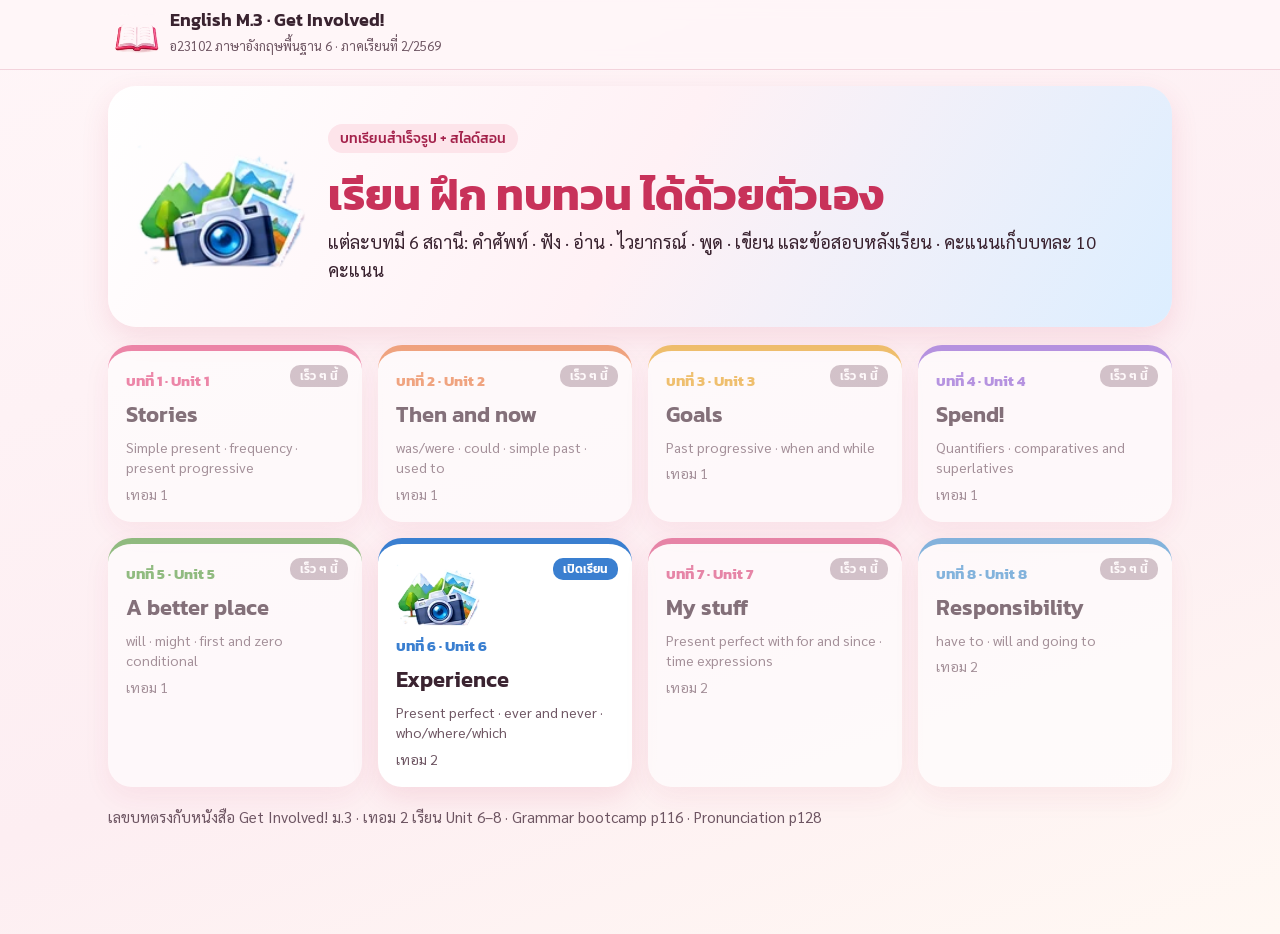
==== m3/index.html @ 6998511d "Unit 6: PPT-aligned vocabulary sets, new vocab steps, fuller grammar guide, course home 40 words in " ====
<!DOCTYPE html>
<html lang="th">
<head>
<meta charset="utf-8">
<meta name="viewport" content="width=device-width,initial-scale=1">
<title>บทเรียนภาษาอังกฤษ ม.3 · Get Involved!</title>
<link rel="preconnect" href="https://fonts.googleapis.com">
<link href="https://fonts.googleapis.com/css2?family=Kanit:wght@400;500;600;700&family=Sarabun:wght@400;600;700&display=swap" rel="stylesheet">
<link rel="stylesheet" href="unit6/app.css">
<style>
.units{display:grid;grid-template-columns:repeat(auto-fill,minmax(250px,1fr));gap:16px;margin-top:16px}
.u{position:relative;background:#fff;border-radius:24px;padding:18px;box-shadow:var(--shadow);border-top:6px solid var(--c);text-decoration:none;color:var(--ink);display:flex;flex-direction:column;gap:6px}
.u .no{font:700 15px Kanit;color:var(--c)}
.u b{font:600 22px Kanit}
.u small{color:var(--muted);font-size:14px;line-height:1.45}
.u .tag{position:absolute;top:14px;right:14px;font:600 12px Kanit;border-radius:10px;padding:2px 10px;background:var(--c);color:#fff}
.u.off{opacity:.62}
.u.off .tag{background:#b9a6b0}
.u img{width:84px;height:66px;object-fit:contain}
</style>
</head>
<body>
<header class="top"><div class="in"><span class="logo"><img src="assets/icons/openbook.png" alt=""><span><b>English M.3 · Get Involved!</b><small>อ23102 ภาษาอังกฤษพื้นฐาน 6 · ภาคเรียนที่ 2/2569</small></span></span></div></header>
<main class="wrap">
  <div class="hero"><img src="assets/icons/u6.png" alt=""><div>
    <p class="pill">บทเรียนสำเร็จรูป + สไลด์สอน</p><h1>เรียน ฝึก ทบทวน ได้ด้วยตัวเอง</h1>
    <p class="q">แต่ละบทมี 6 สถานี: คำศัพท์ · ฟัง · อ่าน · ไวยากรณ์ · พูด · เขียน และข้อสอบหลังเรียน · คะแนนเก็บบทละ 10 คะแนน</p></div></div>
  <div class="units" id="units"></div>
  <p class="muted" style="margin-top:18px;font-size:15px">เลขบทตรงกับหนังสือ Get Involved! ม.3 · เทอม 2 เรียน Unit 6–8 · Grammar bootcamp p116 · Pronunciation p128</p>
</main>
<script>
const UNITS = [
  [1, "Stories", "Simple present · frequency · present progressive", "#e2457a", 1],
  [2, "Then and now", "was/were · could · simple past · used to", "#e8763a", 1],
  [3, "Goals", "Past progressive · when and while", "#e7a21d", 1],
  [4, "Spend!", "Quantifiers · comparatives and superlatives", "#8b5cd6", 1],
  [5, "A better place", "will · might · first and zero conditional", "#4f9b3a", 1],
  [6, "Experience", "Present perfect · ever and never · who/where/which", "#3a7fd0", 2, "unit6/"],
  [7, "My stuff", "Present perfect with for and since · time expressions", "#d9467a", 2],
  [8, "Responsibility", "have to · will and going to", "#3a8fd0", 2]
];
document.getElementById("units").innerHTML = UNITS.map(([n, t, g, c, term, href]) => href
  ? `<a class="u" href="${href}" style="--c:${c}"><span class="tag">เปิดเรียน</span><img src="assets/icons/u6.png" alt=""><span class="no">บทที่ ${n} · Unit ${n}</span><b>${t}</b><small>${g}</small><small>เทอม ${term}</small></a>`
  : `<div class="u off" style="--c:${c}"><span class="tag">เร็ว ๆ นี้</span><span class="no">บทที่ ${n} · Unit ${n}</span><b>${t}</b><small>${g}</small><small>เทอม ${term}</small></div>`).join("");
</script>
</body>
</html>
---- m3/unit6/app.css ----
:root{
  --rose:#c8325a;--rose-d:#a3214a;--rose-l:#fde4ea;--blush:#fff3f6;--ink:#3a2330;--muted:#6e5663;
  --line:#f3d3dc;--ok:#2e8b57;--ok-l:#e3f6ea;--bad:#c0392b;--bad-l:#fde8e6;--warn-l:#fff6dc;
  --shadow:0 10px 28px rgba(200,50,90,.12);
  --c-vocab:#e2457a;--c-listening:#e8763a;--c-reading:#3a7fd0;--c-grammar:#8b5cd6;--c-speaking:#2e9d8f;--c-writing:#c98a12;--c-posttest:#a3214a;
}
*{box-sizing:border-box}
html,body{margin:0}
body{font:18px/1.6 Sarabun,system-ui,sans-serif;color:var(--ink);background:linear-gradient(160deg,#fff6f8 0%,#fdeef2 60%,#fff8f3 100%);min-height:100vh}
h1,h2,h3,h4{font-family:Kanit,Sarabun,sans-serif;margin:0;line-height:1.25}
button{font:inherit;cursor:pointer}
input,textarea{font:inherit}
img{max-width:100%}
.wrap{max-width:1100px;margin:0 auto;padding:16px 18px 90px}
.top{position:sticky;top:0;z-index:20;background:rgba(255,246,248,.92);backdrop-filter:blur(8px);border-bottom:1px solid var(--line)}
.top .in{max-width:1100px;margin:0 auto;display:flex;align-items:center;gap:12px;padding:10px 18px}
.top .logo{display:flex;align-items:center;gap:10px;text-decoration:none;color:var(--ink)}
.top .logo img{width:52px;height:40px;object-fit:contain}
.top .logo b{font:600 18px Kanit;display:block;line-height:1.1}
.top .logo small{color:var(--muted);font-size:13px}
.top .sp{flex:1}
.who{font-size:14px;color:var(--muted);text-align:right;line-height:1.3}
.pill{display:inline-flex;align-items:center;gap:6px;border-radius:999px;padding:4px 12px;font:500 14px Kanit;background:var(--rose-l);color:var(--rose-d)}
.btn{border:0;border-radius:16px;padding:12px 20px;background:#fff;box-shadow:var(--shadow);font:500 17px Kanit;color:var(--rose-d);display:inline-flex;align-items:center;gap:8px;text-decoration:none;min-height:48px}
.btn.p{background:linear-gradient(135deg,#e04a72,#c8325a);color:#fff}
.btn.g{background:var(--ok);color:#fff}
.btn.s{padding:8px 14px;min-height:40px;font-size:15px}
.btn[disabled]{opacity:.45;cursor:default}
.row{display:flex;gap:12px;flex-wrap:wrap;align-items:center}
.card{background:#fff;border-radius:24px;padding:22px;box-shadow:var(--shadow);border:1px solid #fbe3ea}
.muted{color:var(--muted)}
.hide{display:none!important}
.view{display:none}.view.on{display:block;animation:fade .25s ease}
@keyframes fade{from{opacity:0;transform:translateY(6px)}to{opacity:1}}
/* hero + map */
.hero{display:flex;align-items:center;gap:22px;border-radius:28px;padding:24px 28px;background:linear-gradient(120deg,#fff 0%,#fff1f5 50%,#dceeff 100%);box-shadow:var(--shadow);margin-bottom:18px}
.hero img{width:170px;height:auto;flex:none}
.hero h1{font-size:clamp(28px,4vw,44px);color:var(--rose)}
.hero .q{margin-top:6px;font-size:18px}
.wdyt{display:inline-block;background:#7a3b86;color:#fff;border-radius:8px;padding:0 8px;font:600 13px Kanit;margin-right:6px}
.score-strip{display:flex;gap:14px;align-items:center;flex-wrap:wrap;margin:14px 0 4px}
.big-score{font:700 40px Kanit;color:var(--rose)}
.stations{display:grid;grid-template-columns:repeat(auto-fill,minmax(230px,1fr));gap:16px;margin-top:14px}
.st{position:relative;text-align:left;border:0;background:#fff;border-radius:24px;padding:18px;box-shadow:var(--shadow);border-top:6px solid var(--c);display:flex;flex-direction:column;gap:6px;color:var(--ink)}
.st .n{position:absolute;top:12px;right:14px;font:700 15px Kanit;color:var(--c)}
.st img{width:70px;height:56px;object-fit:contain}
.st b{font:600 20px Kanit}
.st small{color:var(--muted);font-size:14px;line-height:1.4}
.st .stat{margin-top:6px;font:500 14px Kanit;color:var(--c)}
.st .bar{height:8px;border-radius:6px;background:#f4e3e8;overflow:hidden}.st .bar i{display:block;height:100%;background:var(--c)}
.st.done::after{content:"✓";position:absolute;right:14px;bottom:12px;width:30px;height:30px;border-radius:50%;background:var(--ok);color:#fff;display:grid;place-items:center;font-weight:700}
/* section header + steps */
.sh{display:flex;align-items:center;gap:14px;margin:6px 0 14px}
.sh img{width:76px;height:60px;object-fit:contain}
.sh h2{font-size:30px}
.sh .k{font:500 15px Kanit;color:var(--c,var(--rose))}
.steps{display:flex;gap:8px;overflow-x:auto;padding:4px 2px 10px;margin-bottom:8px}
.steps button{flex:none;border:2px solid var(--line);background:#fff;border-radius:999px;padding:8px 14px;font:500 15px Kanit;color:var(--muted);white-space:nowrap}
.steps button.on{background:var(--c,var(--rose));border-color:var(--c,var(--rose));color:#fff}
.steps button.ok::before{content:"✓ ";color:var(--ok)}
.steps button.on.ok::before{color:#fff}
.tip{background:var(--warn-l);border:1px solid #f1dc9a;border-radius:18px;padding:12px 16px;margin:10px 0 16px}
/* flashcard */
.fc{display:grid;grid-template-columns:minmax(200px,1fr) 1.4fr;gap:22px;align-items:center}
.fc .pic{font-size:120px;line-height:1;text-align:center;background:var(--blush);border-radius:28px;padding:26px 0}
.fc .w{font:700 40px Kanit;color:var(--ink)}
.fc .th{font-size:24px;color:var(--rose-d)}
.fc .ex{font-size:20px;margin-top:6px}
.counter{font:600 16px Kanit;color:var(--muted)}
.mic{position:relative}
.mic.rec{background:var(--bad);color:#fff;animation:pulse 1s infinite}
@keyframes pulse{50%{box-shadow:0 0 0 10px rgba(192,57,43,.15)}}
.heard{margin-top:10px;padding:10px 14px;border-radius:14px;background:#f7f2f4;font-size:17px}
.heard.ok{background:var(--ok-l)}.heard.bad{background:var(--bad-l)}
/* questions */
.qcard{max-width:820px}
.qn{font:600 15px Kanit;color:var(--muted)}
.qt{font-size:24px;line-height:1.45;margin:6px 0 14px}
.qpic{font-size:90px;line-height:1;margin:6px 0 10px}
.opts{display:grid;gap:10px}
.opts.two{grid-template-columns:1fr 1fr}
.opt{border:2px solid var(--line);background:#fff;border-radius:18px;padding:14px 18px;text-align:left;font-size:20px;color:var(--ink);min-height:58px}
.opt:hover:not([disabled]){border-color:var(--rose)}
.opt.right{border-color:var(--ok);background:var(--ok-l)}
.opt.wrong{border-color:var(--bad);background:var(--bad-l)}
.opt[disabled]{cursor:default}
.fb{margin-top:12px;border-radius:16px;padding:12px 16px;font-size:18px}
.fb.ok{background:var(--ok-l)}.fb.bad{background:var(--bad-l)}
.inp{width:100%;border:2px solid var(--line);border-radius:16px;padding:12px 16px;font-size:20px;background:#fff}
.inp:focus{outline:none;border-color:var(--rose)}
textarea.inp{min-height:180px;line-height:1.6}
.qnav{display:flex;justify-content:space-between;align-items:center;margin-top:16px;gap:10px}
.dots{display:flex;gap:6px;flex-wrap:wrap}
.dots i{width:12px;height:12px;border-radius:50%;background:#f1dbe2}
.dots i.r{background:var(--ok)}.dots i.w{background:var(--bad)}.dots i.c{outline:3px solid var(--rose);outline-offset:1px}
.result{text-align:center;padding:28px}
.result .big{font:700 64px Kanit;color:var(--rose)}
/* dialogue */
.dlg{display:flex;flex-direction:column;gap:10px}
.line{display:flex;gap:10px;align-items:flex-start}
.line .sp{flex:none;width:56px;height:56px;border-radius:50%;display:grid;place-items:center;font:600 15px Kanit;color:#fff;background:var(--rose)}
.line.b .sp{background:#3a7fd0}
.line .tx{background:#fff;border:1px solid var(--line);border-radius:18px;padding:10px 14px;font-size:19px;flex:1}
.line.now .tx{border-color:var(--rose);box-shadow:0 0 0 3px var(--rose-l)}
.line .tx.blur{color:transparent;text-shadow:0 0 9px rgba(58,35,48,.55);user-select:none}
.player{display:flex;gap:10px;flex-wrap:wrap;align-items:center;margin-bottom:12px}
/* reading */
.passage p{font-size:20px;line-height:1.8;margin:0 0 12px}
.passage .sn{cursor:pointer;border-radius:6px;padding:1px 2px}
.passage .sn:hover{background:var(--rose-l)}
.passage .sn.say{background:#ffe9a8}
/* grammar */
.ex-list{list-style:none;padding:0;margin:0 0 14px;display:grid;gap:8px}
.ex-list li{background:var(--blush);border-radius:14px;padding:10px 14px;font-size:21px}
.ex-list u{text-decoration:none;border-bottom:3px solid var(--rose);font-weight:700}
.rule{margin-top:12px;background:#efe8ff;border-left:6px solid #8b5cd6;border-radius:14px;padding:12px 16px;font-size:19px}
.words{display:flex;flex-wrap:wrap;gap:8px;margin:10px 0}
.wd{border:2px solid var(--line);background:#fff;border-radius:12px;padding:8px 14px;font-size:21px}
.wd.bad{border-color:var(--bad);background:var(--bad-l)}.wd.good{border-color:var(--ok);background:var(--ok-l)}
.slot{min-height:62px;border:2px dashed #e6b9c6;border-radius:16px;padding:6px;display:flex;flex-wrap:wrap;gap:8px;align-items:center;background:#fffafb}
.lv{display:inline-block;font:600 13px Kanit;border-radius:8px;padding:2px 10px;color:#fff;margin-right:6px}
.lv1{background:#4cb86a}.lv2{background:#e2a12a}.lv3{background:#e0703c}.lv4{background:#c8325a}
/* writing */
.postcard{display:grid;grid-template-columns:2fr 1fr;border-radius:20px;background:#fff;border:2px solid var(--line);overflow:hidden}
.postcard .msg{padding:22px;border-right:2px dashed var(--line);font-size:19px}
.postcard .msg p{margin:0 0 6px}
.postcard .addr{padding:22px;display:flex;flex-direction:column;align-items:flex-end;gap:14px}
.stamp{width:90px;height:108px;border-radius:10px;background:linear-gradient(135deg,#e04a72,#a3214a);color:#fff;display:grid;place-items:center;font-size:40px}
.check{list-style:none;padding:0;margin:10px 0;display:grid;gap:6px}
.check li::before{content:"○ ";color:var(--muted)}
.check li.y::before{content:"● ";color:var(--ok)}
/* post-test result */
.skills{display:grid;gap:10px}
.sk{display:grid;grid-template-columns:150px 1fr 70px;gap:10px;align-items:center}
.sk .b{height:16px;border-radius:8px;background:#f4e3e8;overflow:hidden}.sk .b i{display:block;height:100%}
.weak{counter-reset:w;display:grid;gap:10px;margin-top:10px}
.weak div{counter-increment:w;background:var(--bad-l);border-radius:16px;padding:12px 16px 12px 56px;position:relative}
.weak div::before{content:counter(w);position:absolute;left:14px;top:12px;width:30px;height:30px;border-radius:50%;background:var(--bad);color:#fff;display:grid;place-items:center;font:700 16px Kanit}
table.res{width:100%;border-collapse:collapse;background:#fff;border-radius:16px;overflow:hidden;font-size:15px}
table.res th,table.res td{padding:9px 10px;border-bottom:1px solid var(--line);text-align:left;vertical-align:top}
table.res th{background:var(--rose);color:#fff;font:500 14px Kanit;position:sticky;top:0}
.tbl-wrap{max-height:60vh;overflow:auto;border-radius:16px;box-shadow:var(--shadow)}
/* slides */
.sv-stage{position:relative;width:100%;aspect-ratio:16/9;overflow:hidden;background:#fff6f8;border-radius:18px;box-shadow:var(--shadow)}
.sv-frame{position:absolute;left:0;top:0;width:1920px;height:1080px;transform-origin:0 0}
.sv-frame section{position:relative;width:1920px;height:1080px;overflow:hidden}
.sv-frame section *{margin:0}
.sv-frame section>*:not(svg){position:relative}
.sv-frame section hr{border:0}
.sv-frame section table{border-spacing:0}
.sv-tap{position:absolute;top:0;bottom:0;width:22%;border:0;background:transparent;z-index:2}
.sv-tap.l{left:0}.sv-tap.r{right:0}
.sv-full:fullscreen{background:#000;display:flex;align-items:center;justify-content:center}
.sv-full:fullscreen .sv-stage{width:min(100vw,calc(100vh*16/9));border-radius:0}
.notes{margin-top:12px;background:var(--warn-l);border:1px solid #f1dc9a;border-radius:16px;padding:12px 16px}
.toast{position:fixed;left:50%;bottom:22px;transform:translateX(-50%);background:var(--ink);color:#fff;padding:12px 18px;border-radius:14px;font:500 16px Kanit;z-index:99;max-width:92vw;text-align:center}
.bottom-nav{position:fixed;left:0;right:0;bottom:0;background:#fff;border-top:1px solid var(--line);display:none;z-index:30}
.bottom-nav .in{display:flex;justify-content:space-between;max-width:1100px;margin:0 auto;padding:8px 14px;gap:10px}
@media (max-width:720px){
  body{font-size:17px}
  .wrap{padding:12px 12px 90px}
  .hero{flex-direction:column;align-items:flex-start;padding:18px}
  .hero img{width:120px}
  .fc{grid-template-columns:1fr}
  .fc .pic{font-size:96px;padding:18px 0}
  .fc .w{font-size:32px}
  .opts.two{grid-template-columns:1fr}
  .qt{font-size:21px}
  .opt{font-size:18px}
  .postcard{grid-template-columns:1fr}
  .postcard .msg{border-right:0;border-bottom:2px dashed var(--line)}
  .sk{grid-template-columns:110px 1fr 56px}
  .who{display:none}
}
@media print{.top,.bottom-nav,.btn{display:none!important}}
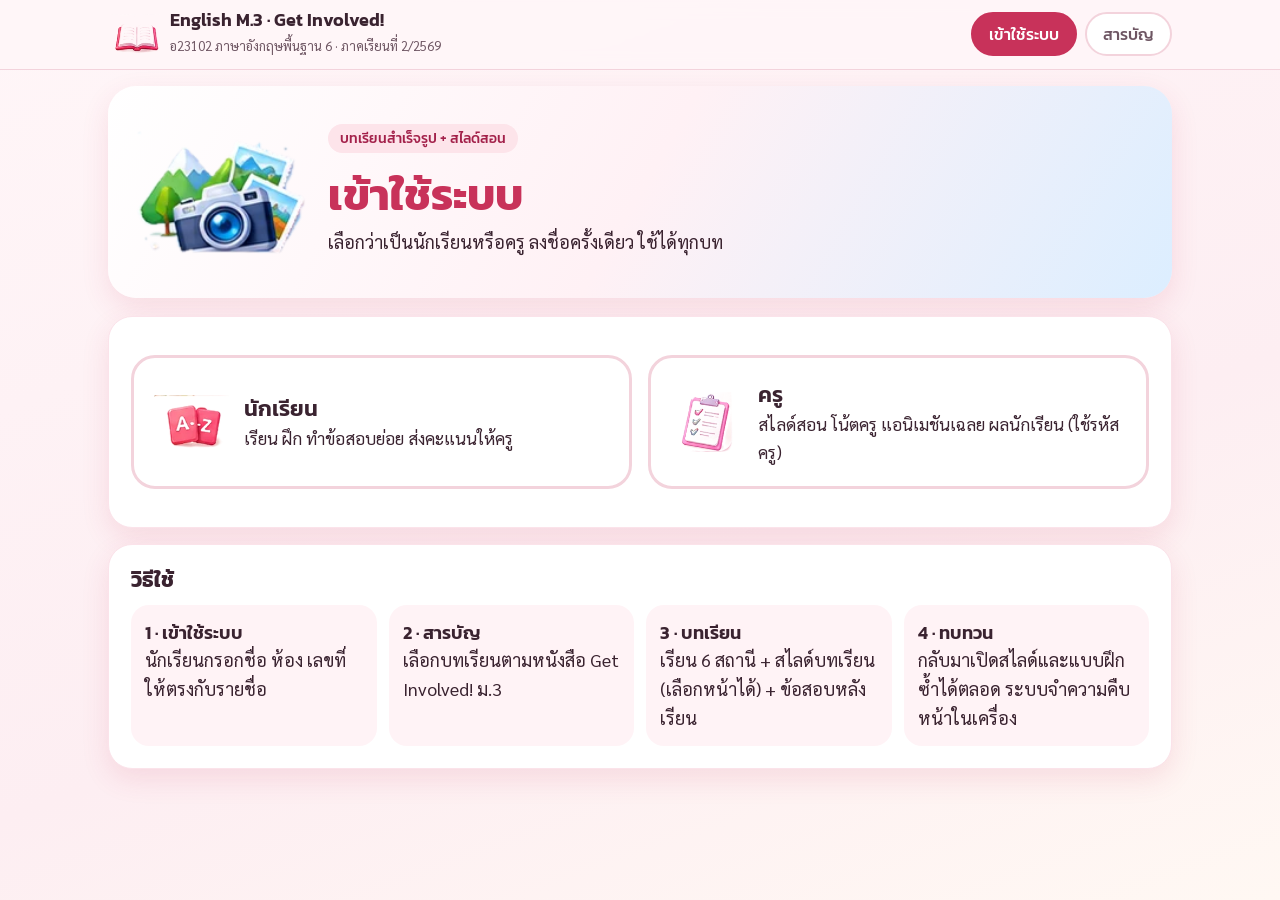
==== commit 3c442ac2: "Restructure M3 site: login, contents, lessons with slide picker; animated answer key; teacher code H" ====
--- a/m3/index.html
+++ b/m3/index.html
@@ -3,45 +3,122 @@
 <head>
 <meta charset="utf-8">
 <meta name="viewport" content="width=device-width,initial-scale=1">
-<title>บทเรียนภาษาอังกฤษ ม.3 · Get Involved!</title>
+<title>English M.3 · Get Involved!</title>
 <link rel="preconnect" href="https://fonts.googleapis.com">
 <link href="https://fonts.googleapis.com/css2?family=Kanit:wght@400;500;600;700&family=Sarabun:wght@400;600;700&display=swap" rel="stylesheet">
 <link rel="stylesheet" href="unit6/app.css">
 <style>
-.units{display:grid;grid-template-columns:repeat(auto-fill,minmax(250px,1fr));gap:16px;margin-top:16px}
-.u{position:relative;background:#fff;border-radius:24px;padding:18px;box-shadow:var(--shadow);border-top:6px solid var(--c);text-decoration:none;color:var(--ink);display:flex;flex-direction:column;gap:6px}
+.nav{display:flex;gap:8px}
+.nav a{border-radius:999px;padding:8px 16px;font:500 16px Kanit;text-decoration:none;color:var(--muted);border:2px solid var(--line);background:#fff}
+.nav a.on{background:var(--rose);border-color:var(--rose);color:#fff}
+.roles{display:grid;grid-template-columns:1fr 1fr;gap:16px;margin-top:16px}
+.role{border:3px solid var(--line);background:#fff;border-radius:24px;padding:20px;text-align:left;display:flex;gap:14px;align-items:center;font-size:17px;color:var(--ink)}
+.role.on{border-color:var(--rose);background:var(--blush)}
+.role img{width:76px;height:60px;object-fit:contain}
+.role b{display:block;font:600 22px Kanit}
+.units{display:grid;grid-template-columns:repeat(auto-fill,minmax(260px,1fr));gap:16px;margin-top:16px}
+.u{position:relative;background:#fff;border-radius:24px;padding:18px;box-shadow:var(--shadow);border-top:6px solid var(--c);color:var(--ink);display:flex;flex-direction:column;gap:6px}
 .u .no{font:700 15px Kanit;color:var(--c)}
 .u b{font:600 22px Kanit}
 .u small{color:var(--muted);font-size:14px;line-height:1.45}
 .u .tag{position:absolute;top:14px;right:14px;font:600 12px Kanit;border-radius:10px;padding:2px 10px;background:var(--c);color:#fff}
-.u.off{opacity:.62}
-.u.off .tag{background:#b9a6b0}
+.u.off{opacity:.62}.u.off .tag{background:#b9a6b0}
 .u img{width:84px;height:66px;object-fit:contain}
+.u .acts{display:flex;gap:8px;flex-wrap:wrap;margin-top:6px}
+.how{display:grid;grid-template-columns:repeat(auto-fit,minmax(200px,1fr));gap:12px;margin-top:12px}
+.how div{background:var(--blush);border-radius:18px;padding:14px}
+.how b{font:600 18px Kanit;display:block}
+.nav a{white-space:nowrap}
+@media (max-width:720px){.roles{grid-template-columns:1fr}.nav a{padding:6px 10px;font-size:14px}.top .logo b{font-size:14px}}
 </style>
 </head>
 <body>
-<header class="top"><div class="in"><span class="logo"><img src="assets/icons/openbook.png" alt=""><span><b>English M.3 · Get Involved!</b><small>อ23102 ภาษาอังกฤษพื้นฐาน 6 · ภาคเรียนที่ 2/2569</small></span></span></div></header>
+<header class="top"><div class="in">
+  <a class="logo" href="#contents"><img src="assets/icons/openbook.png" alt=""><span><b>English M.3 · Get Involved!</b><small>อ23102 ภาษาอังกฤษพื้นฐาน 6 · ภาคเรียนที่ 2/2569</small></span></a>
+  <span class="sp"></span>
+  <nav class="nav"><a href="#login" data-v="login">เข้าใช้ระบบ</a><a href="#contents" data-v="contents">สารบัญ</a></nav>
+</div></header>
 <main class="wrap">
-  <div class="hero"><img src="assets/icons/u6.png" alt=""><div>
-    <p class="pill">บทเรียนสำเร็จรูป + สไลด์สอน</p><h1>เรียน ฝึก ทบทวน ได้ด้วยตัวเอง</h1>
-    <p class="q">แต่ละบทมี 6 สถานี: คำศัพท์ · ฟัง · อ่าน · ไวยากรณ์ · พูด · เขียน และข้อสอบหลังเรียน · คะแนนเก็บบทละ 10 คะแนน</p></div></div>
-  <div class="units" id="units"></div>
-  <p class="muted" style="margin-top:18px;font-size:15px">เลขบทตรงกับหนังสือ Get Involved! ม.3 · เทอม 2 เรียน Unit 6–8 · Grammar bootcamp p116 · Pronunciation p128</p>
+  <section class="view" id="v-login"></section>
+  <section class="view" id="v-contents"></section>
 </main>
 <script>
+(function () {
+const $ = s => document.querySelector(s);
+const esc = s => String(s == null ? "" : s).replace(/[&<>"]/g, c => ({ "&": "&amp;", "<": "&lt;", ">": "&gt;", '"': "&quot;" }[c]));
+const LS = { get(k, d) { try { const v = localStorage.getItem(k); return v ? JSON.parse(v) : d; } catch (e) { return d; } }, set(k, v) { try { localStorage.setItem(k, JSON.stringify(v)); } catch (e) {} }, del(k) { try { localStorage.removeItem(k); } catch (e) {} } };
 const UNITS = [
-  [1, "Stories", "Simple present · frequency · present progressive", "#e2457a", 1],
-  [2, "Then and now", "was/were · could · simple past · used to", "#e8763a", 1],
-  [3, "Goals", "Past progressive · when and while", "#e7a21d", 1],
-  [4, "Spend!", "Quantifiers · comparatives and superlatives", "#8b5cd6", 1],
-  [5, "A better place", "will · might · first and zero conditional", "#4f9b3a", 1],
-  [6, "Experience", "Present perfect · ever and never · who/where/which", "#3a7fd0", 2, "unit6/"],
-  [7, "My stuff", "Present perfect with for and since · time expressions", "#d9467a", 2],
-  [8, "Responsibility", "have to · will and going to", "#3a8fd0", 2]
+  { n: 1, t: "Stories", g: "Simple present · frequency · present progressive", c: "#e2457a", term: 1 },
+  { n: 2, t: "Then and now", g: "was/were · could · simple past · used to", c: "#e8763a", term: 1 },
+  { n: 3, t: "Goals", g: "Past progressive · when and while", c: "#e7a21d", term: 1 },
+  { n: 4, t: "Spend!", g: "Quantifiers · comparatives and superlatives", c: "#8b5cd6", term: 1 },
+  { n: 5, t: "A better place", g: "will · might · first and zero conditional", c: "#4f9b3a", term: 1 },
+  { n: 6, t: "Experience", g: "Present perfect · ever and never · who/where/which", c: "#3a7fd0", term: 2, dir: "unit6/", id: "unit6", icon: "u6",
+    points: { vocab: 2, listening: 2, reading: 1, grammar: 2, speaking: 1.5, writing: 1.5 } },
+  { n: 7, t: "My stuff", g: "Present perfect with for and since · time expressions", c: "#d9467a", term: 2 },
+  { n: 8, t: "Responsibility", g: "have to · will and going to", c: "#3a8fd0", term: 2 }
 ];
-document.getElementById("units").innerHTML = UNITS.map(([n, t, g, c, term, href]) => href
-  ? `<a class="u" href="${href}" style="--c:${c}"><span class="tag">เปิดเรียน</span><img src="assets/icons/u6.png" alt=""><span class="no">บทที่ ${n} · Unit ${n}</span><b>${t}</b><small>${g}</small><small>เทอม ${term}</small></a>`
-  : `<div class="u off" style="--c:${c}"><span class="tag">เร็ว ๆ นี้</span><span class="no">บทที่ ${n} · Unit ${n}</span><b>${t}</b><small>${g}</small><small>เทอม ${term}</small></div>`).join("");
+let me = LS.get("m3:me", null), role = LS.get("m3:role", me ? "student" : null);
+
+function unitScore(u) {
+  if (!me || !u.points) return null;
+  const P = LS.get(`m3:${u.id}:${[me.name, me.cls, me.no].join("|")}`, null); if (!P || !P.quiz) return { total: 0, done: 0 };
+  let total = 0, done = 0; for (const k in u.points) { const q = P.quiz[k]; if (q && q.first) { total += u.points[k] * q.first.s / q.first.m; done++; } }
+  return { total, done };
+}
+function viewLogin() {
+  $("#v-login").innerHTML = `<div class="hero"><img src="assets/icons/u6.png" alt=""><div>
+      <p class="pill">บทเรียนสำเร็จรูป + สไลด์สอน</p><h1>เข้าใช้ระบบ</h1>
+      <p class="q">เลือกว่าเป็นนักเรียนหรือครู ลงชื่อครั้งเดียว ใช้ได้ทุกบท</p></div></div>
+    <div class="card">
+      <div class="roles"><button class="role ${role === "student" ? "on" : ""}" data-r="student"><img src="assets/icons/az.png" alt=""><span><b>นักเรียน</b>เรียน ฝึก ทำข้อสอบย่อย ส่งคะแนนให้ครู</span></button>
+        <button class="role ${role === "teacher" ? "on" : ""}" data-r="teacher"><img src="assets/icons/clipboard.png" alt=""><span><b>ครู</b>สไลด์สอน โน้ตครู แอนิเมชันเฉลย ผลนักเรียน (ใช้รหัสครู)</span></button></div>
+      <div id="rf" style="margin-top:16px"></div></div>
+    <div class="card" style="margin-top:16px"><h3>วิธีใช้</h3><div class="how">
+      <div><b>1 · เข้าใช้ระบบ</b>นักเรียนกรอกชื่อ ห้อง เลขที่ ให้ตรงกับรายชื่อ</div>
+      <div><b>2 · สารบัญ</b>เลือกบทเรียนตามหนังสือ Get Involved! ม.3</div>
+      <div><b>3 · บทเรียน</b>เรียน 6 สถานี + สไลด์บทเรียน (เลือกหน้าได้) + ข้อสอบหลังเรียน</div>
+      <div><b>4 · ทบทวน</b>กลับมาเปิดสไลด์และแบบฝึกซ้ำได้ตลอด ระบบจำความคืบหน้าในเครื่อง</div></div></div>`;
+  const form = () => {
+    const rf = $("#rf");
+    if (role === "teacher") { rf.innerHTML = `<p>ครูเลือกบทในสารบัญ แล้วกด <b>👩‍🏫 โหมดครู</b> ใส่รหัสครู เพื่อเปิดสไลด์สอน โน้ตครู และผลนักเรียน</p><a class="btn p" href="#contents">ไปที่สารบัญ →</a>`; return; }
+    if (role !== "student") { rf.innerHTML = ""; return; }
+    rf.innerHTML = `<form id="f" class="opts" style="max-width:560px">
+      <input class="inp" name="name" placeholder="ชื่อ–นามสกุล" maxlength="80" required value="${me ? esc(me.name) : ""}">
+      <div class="row"><input class="inp" name="cls" placeholder="ห้อง เช่น ม.3/1" maxlength="20" required style="flex:1" value="${me ? esc(me.cls) : ""}">
+      <input class="inp" name="no" placeholder="เลขที่" maxlength="10" required inputmode="numeric" style="width:120px" value="${me ? esc(me.no) : ""}"></div>
+      <div class="row"><button class="btn p" type="submit">${me ? "บันทึกและไปที่สารบัญ →" : "เข้าใช้ระบบ →"}</button>${me ? `<button class="btn" type="button" id="out">ออกจากระบบ</button>` : ""}</div></form>`;
+    $("#f").onsubmit = e => { e.preventDefault(); const f = new FormData(e.target);
+      me = { name: f.get("name").trim(), cls: f.get("cls").trim(), no: f.get("no").trim() }; if (!me.name || !me.cls || !me.no) return;
+      LS.set("m3:me", me); LS.set("m3:role", "student"); location.hash = "#contents"; };
+    const out = $("#out"); if (out) out.onclick = () => { LS.del("m3:me"); me = null; viewLogin(); };
+  };
+  $("#v-login").querySelector(".roles").onclick = e => { const b = e.target.closest("[data-r]"); if (!b) return; role = b.dataset.r; LS.set("m3:role", role);
+    document.querySelectorAll(".role").forEach(x => x.classList.toggle("on", x === b)); form(); };
+  form();
+}
+function viewContents() {
+  $("#v-contents").innerHTML = `<div class="hero"><img src="assets/icons/openbook.png" alt=""><div>
+      <p class="pill">สารบัญ · Get Involved! ม.3</p><h1>${me ? "สวัสดี " + esc(me.name) : "สารบัญบทเรียน"}</h1>
+      <p class="q">${me ? esc(me.cls) + " เลขที่ " + esc(me.no) + " · " : ""}แต่ละบทมี 6 สถานี (ศัพท์ ฟัง อ่าน ไวยากรณ์ พูด เขียน) สไลด์บทเรียน และข้อสอบหลังเรียน · คะแนนเก็บบทละ 10</p>
+      ${!me ? `<a class="btn p" href="#login" style="margin-top:10px">เข้าใช้ระบบก่อนเริ่มเรียน →</a>` : ""}</div></div>
+    <div class="units">${UNITS.map(u => { const sc = unitScore(u);
+      return u.dir ? `<div class="u" style="--c:${u.c}"><span class="tag">เปิดเรียน</span><img src="assets/icons/${u.icon}.png" alt=""><span class="no">บทที่ ${u.n} · Unit ${u.n} · เทอม ${u.term}</span><b>${u.t}</b><small>${u.g}</small>
+        ${sc ? `<small><b style="font-size:16px;color:var(--c)">${sc.total.toFixed(2)} / 10</b> · ข้อสอบย่อย ${sc.done}/6</small>` : ""}
+        <div class="acts"><a class="btn s p" href="${u.dir}#map">📖 เข้าบทเรียน</a><a class="btn s" href="${u.dir}#slides">📽️ สไลด์บทเรียน</a><a class="btn s" href="${u.dir}#teacher">👩‍🏫 โหมดครู</a></div></div>`
+      : `<div class="u off" style="--c:${u.c}"><span class="tag">เร็ว ๆ นี้</span><span class="no">บทที่ ${u.n} · Unit ${u.n} · เทอม ${u.term}</span><b>${u.t}</b><small>${u.g}</small></div>`; }).join("")}</div>
+    <p class="muted" style="margin-top:18px;font-size:15px">เลขบทตรงกับหนังสือ · เทอม 2 เรียน Unit 6–8 · Grammar bootcamp p116 · Pronunciation p128</p>`;
+}
+function route() {
+  const h = (location.hash || "").slice(1);
+  const v = h === "login" || (!h && !me && role !== "teacher") ? "login" : "contents";
+  if (v === "login") viewLogin(); else viewContents();
+  document.querySelectorAll(".view").forEach(x => x.classList.toggle("on", x.id === "v-" + v));
+  document.querySelectorAll(".nav a").forEach(a => a.classList.toggle("on", a.dataset.v === v));
+  window.scrollTo(0, 0);
+}
+window.addEventListener("hashchange", route); route();
+})();
 </script>
 </body>
 </html>
--- a/m3/unit6/app.css
+++ b/m3/unit6/app.css
@@ -173,3 +173,28 @@
   .who{display:none}
 }
 @media print{.top,.bottom-nav,.btn{display:none!important}}
+
+/* animated answer key (teacher slides) */
+.sv-frame .kx{position:relative;display:inline-block}
+.sv-frame .kb{display:inline-block;transition:transform .3s ease,opacity .3s ease,max-width .3s ease;max-width:400px;overflow:hidden;vertical-align:bottom}
+.sv-frame .ka{display:inline-block;max-width:0;opacity:0;overflow:hidden;white-space:nowrap;vertical-align:bottom;color:#16603d;background:#dff5e6;border:4px solid #3ab26b;border-radius:16px;padding:0;font-weight:700;transform:scale(.4);transition:max-width .45s ease .15s,padding .45s ease .15s,opacity .3s ease .15s}
+.sv-frame .kx.on .kb{transform:scaleX(0);opacity:0;max-width:0}
+.sv-frame .kx.on .ka{max-width:900px;opacity:1;padding:0 18px;animation:kpop .6s cubic-bezier(.3,1.6,.5,1) .15s both}
+.sv-frame .kfx{position:absolute;right:-40px;top:-46px;font-size:60px;pointer-events:none;animation:kspark .9s ease forwards}
+@keyframes kpop{0%{transform:scale(.4)}60%{transform:scale(1.18)}100%{transform:scale(1)}}
+@keyframes kspark{0%{opacity:0;transform:scale(.3) rotate(-20deg)}40%{opacity:1;transform:scale(1.2) rotate(10deg)}100%{opacity:0;transform:translateY(-30px) scale(.8)}}
+@media (prefers-reduced-motion:reduce){.sv-frame .kx.on .ka{animation:none}.sv-frame .kfx{display:none}}
+/* slide page picker */
+.spick-bar{display:flex;gap:10px;align-items:center;margin-bottom:10px}
+.spick-row{display:flex;gap:6px;overflow-x:auto;flex:1;padding:4px 2px}
+.spick-row button{flex:none;min-width:40px;height:40px;border:2px solid var(--line);background:#fff;border-radius:12px;font:600 15px Kanit;color:var(--muted)}
+.spick-row button.on{background:var(--rose);border-color:var(--rose);color:#fff}
+.spick{display:grid;grid-template-columns:repeat(auto-fill,minmax(220px,1fr));gap:8px;margin-bottom:12px;background:#fff;border-radius:18px;padding:12px;box-shadow:var(--shadow)}
+.spick button{display:flex;align-items:center;gap:10px;text-align:left;border:2px solid var(--line);background:#fff;border-radius:14px;padding:8px 10px;font-size:15px;color:var(--ink)}
+.spick button b{flex:none;width:32px;height:32px;border-radius:10px;background:var(--rose-l);color:var(--rose-d);display:grid;place-items:center;font-family:Kanit}
+.spick button span{flex:1;line-height:1.3}
+.spick button i{font-style:normal;font:600 11px Kanit;background:#3ab26b;color:#fff;border-radius:8px;padding:1px 6px}
+.spick button.on{border-color:var(--rose);background:var(--blush)}
+@media (max-width:720px){.top .in{gap:6px;padding:8px 10px}.top .btn.s{padding:6px 9px;font-size:13px;min-height:36px}.top .logo small{display:none}.top .logo b{font-size:15px}.top .logo img{width:40px;height:32px}.spick-bar .btn.s{font-size:13px}}
+.btn{white-space:nowrap}
+@media (max-width:720px){.top .t{display:none}.top .btn.s{font-size:18px}.qnav{flex-wrap:wrap}.qnav .btn{padding:8px 12px;font-size:15px;min-height:42px}.qnav .row{gap:8px}#kbar .btn{padding:8px 12px;font-size:15px;min-height:42px}}
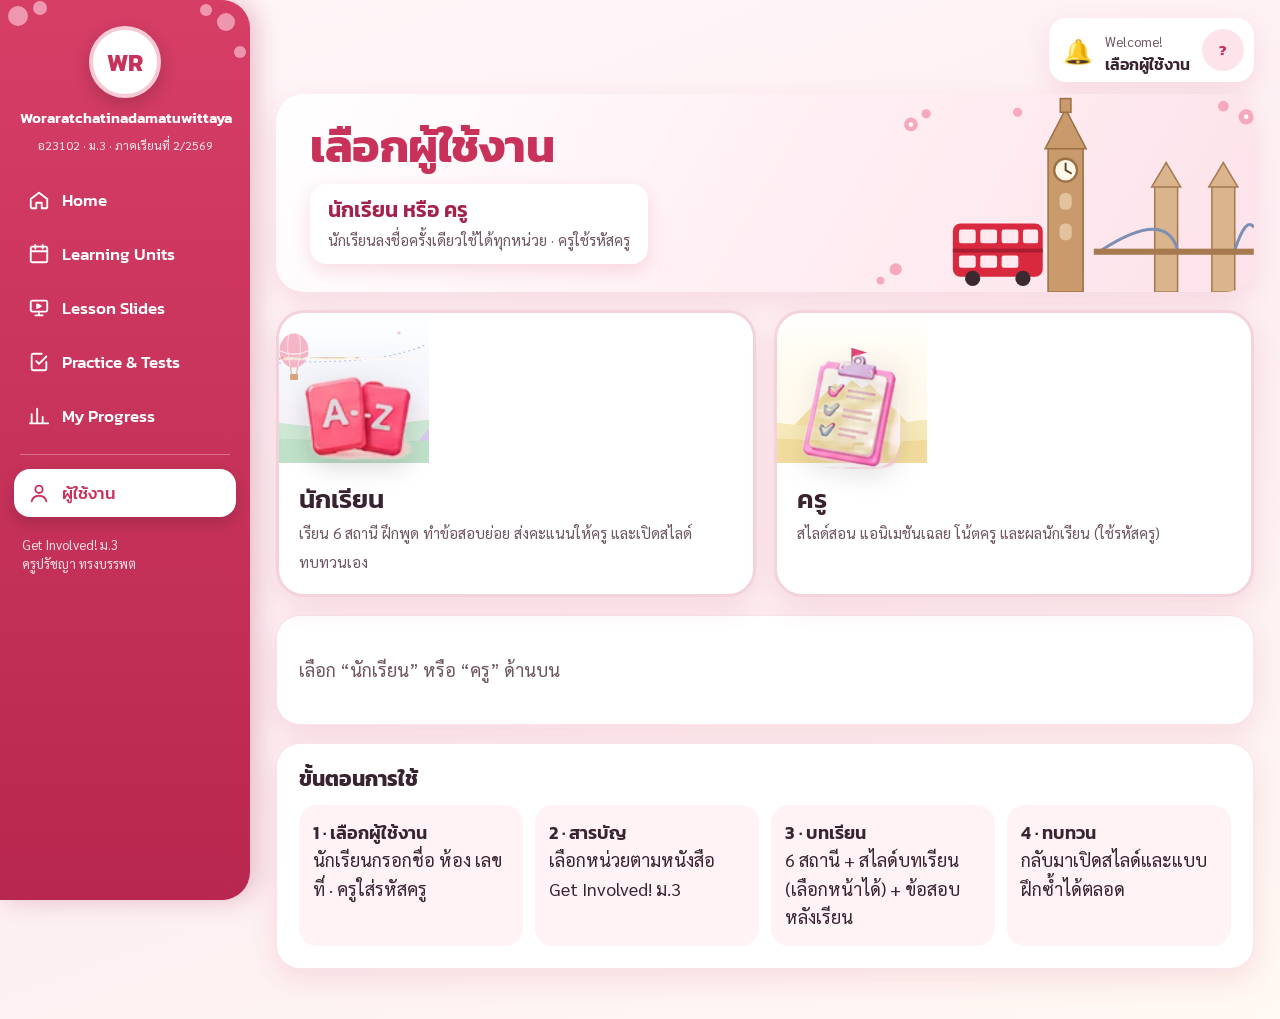
==== commit e1ac700f: "M3 hub in the pink dashboard style; user picker with teacher code; unit covers Sidebar menu, banner," ====
--- a/m3/index.html
+++ b/m3/index.html
@@ -3,120 +3,294 @@
 <head>
 <meta charset="utf-8">
 <meta name="viewport" content="width=device-width,initial-scale=1">
-<title>English M.3 · Get Involved!</title>
+<title>M.3 English Learning Platform</title>
 <link rel="preconnect" href="https://fonts.googleapis.com">
 <link href="https://fonts.googleapis.com/css2?family=Kanit:wght@400;500;600;700&family=Sarabun:wght@400;600;700&display=swap" rel="stylesheet">
 <link rel="stylesheet" href="unit6/app.css">
 <style>
-.nav{display:flex;gap:8px}
-.nav a{border-radius:999px;padding:8px 16px;font:500 16px Kanit;text-decoration:none;color:var(--muted);border:2px solid var(--line);background:#fff}
-.nav a.on{background:var(--rose);border-color:var(--rose);color:#fff}
-.roles{display:grid;grid-template-columns:1fr 1fr;gap:16px;margin-top:16px}
-.role{border:3px solid var(--line);background:#fff;border-radius:24px;padding:20px;text-align:left;display:flex;gap:14px;align-items:center;font-size:17px;color:var(--ink)}
-.role.on{border-color:var(--rose);background:var(--blush)}
-.role img{width:76px;height:60px;object-fit:contain}
-.role b{display:block;font:600 22px Kanit}
-.units{display:grid;grid-template-columns:repeat(auto-fill,minmax(260px,1fr));gap:16px;margin-top:16px}
-.u{position:relative;background:#fff;border-radius:24px;padding:18px;box-shadow:var(--shadow);border-top:6px solid var(--c);color:var(--ink);display:flex;flex-direction:column;gap:6px}
-.u .no{font:700 15px Kanit;color:var(--c)}
-.u b{font:600 22px Kanit}
-.u small{color:var(--muted);font-size:14px;line-height:1.45}
-.u .tag{position:absolute;top:14px;right:14px;font:600 12px Kanit;border-radius:10px;padding:2px 10px;background:var(--c);color:#fff}
-.u.off{opacity:.62}.u.off .tag{background:#b9a6b0}
-.u img{width:84px;height:66px;object-fit:contain}
-.u .acts{display:flex;gap:8px;flex-wrap:wrap;margin-top:6px}
+body{background:linear-gradient(160deg,#fff6f8 0%,#fdeef2 55%,#fff8f3 100%)}
+.app{display:grid;grid-template-columns:250px 1fr;min-height:100vh}
+/* sidebar */
+.side{position:sticky;top:0;height:100vh;overflow:auto;background:linear-gradient(180deg,#d63e66 0%,#b8274f 100%);color:#fff;padding:20px 14px;border-radius:0 28px 28px 0;box-shadow:6px 0 24px rgba(160,30,70,.25);z-index:30}
+.side .bloom{position:absolute;left:0;top:0;width:100%;height:130px;pointer-events:none;opacity:.6}
+.brand{position:relative;text-align:center;padding:6px 6px 18px}
+.crest{width:72px;height:72px;margin:0 auto 8px;border-radius:50%;background:#fff;color:var(--rose);display:grid;place-items:center;font:700 24px Kanit;border:4px solid #f7c9d6;box-shadow:0 6px 18px rgba(0,0,0,.18)}
+.brand b{font:600 15px Kanit;display:block}
+.brand small{font-size:12px;opacity:.9}
+.nav{display:flex;flex-direction:column;gap:6px}
+.nav a{display:flex;align-items:center;gap:12px;padding:11px 14px;border-radius:16px;text-decoration:none;color:#fff;font:500 17px Kanit}
+.nav a:hover{background:rgba(255,255,255,.14)}
+.nav a.on{background:#fff;color:var(--rose);box-shadow:0 6px 16px rgba(0,0,0,.15)}
+.nav svg{width:22px;height:22px;flex:none}
+.nav hr{border:0;border-top:1px solid rgba(255,255,255,.3);margin:8px 6px;width:auto}
+.side .foot{margin-top:18px;font-size:13px;opacity:.85;padding:0 8px;line-height:1.5}
+main{padding:18px 26px 50px;min-width:0}
+.topbar{display:flex;justify-content:flex-end;align-items:center;gap:10px;margin-bottom:12px}
+.hello{display:flex;align-items:center;gap:12px;background:#fff;border-radius:18px;padding:8px 10px 8px 14px;box-shadow:var(--shadow);text-decoration:none;color:var(--ink)}
+.hello .bell{font-size:24px}
+.hello b{font:600 16px Kanit;display:block;line-height:1.2}
+.hello small{color:var(--muted);font-size:13px}
+.avatar{width:42px;height:42px;border-radius:50%;background:var(--rose-l);color:var(--rose);display:grid;place-items:center;font:700 15px Kanit}
+.menu-btn{display:none}
+.view{display:none}.view.on{display:block;animation:fade .25s ease}
+/* banner */
+.banner{position:relative;border-radius:28px;overflow:hidden;background:linear-gradient(120deg,#fff 0%,#fff1f5 45%,#fde2ea 100%);box-shadow:var(--shadow);min-height:250px;display:flex;align-items:center;padding:28px 34px}
+.banner svg.scene{position:absolute;right:0;bottom:0;height:100%;width:60%;pointer-events:none}
+.banner .txt{position:relative;max-width:560px}
+.banner h1{font-size:clamp(34px,4.4vw,60px);font-weight:700;color:var(--rose);letter-spacing:-.5px;line-height:1.05}
+.banner h1 span{display:block;color:#2c2140;font-size:.85em}
+.banner .tagline{display:inline-block;margin-top:14px;background:#fff;border-radius:16px;padding:10px 18px;box-shadow:0 6px 18px rgba(200,50,90,.15)}
+.banner .tagline b{display:block;font:600 21px Kanit;color:var(--rose-d)}
+.banner .tagline small{font-size:15px;color:var(--muted)}
+.sec{display:flex;align-items:center;justify-content:space-between;gap:10px;margin:24px 0 12px}
+.sec h2{font-size:23px;font-weight:600;display:flex;align-items:center;gap:10px}
+.sec a{color:var(--rose-d);font:500 15px Kanit}
+/* unit tiles */
+.tiles{display:grid;grid-template-columns:repeat(8,minmax(0,1fr));gap:12px}
+.tile{position:relative;border-radius:22px;padding:12px 8px 14px;text-align:center;text-decoration:none;color:var(--ink);background:var(--bg);box-shadow:var(--shadow);border:2px solid rgba(255,255,255,.8);display:flex;flex-direction:column;align-items:center;gap:2px;transition:transform .15s}
+.tile:hover{transform:translateY(-4px)}
+.tile img{width:100%;max-width:130px;height:86px;object-fit:contain;filter:drop-shadow(0 6px 8px rgba(0,0,0,.12))}
+.tile .pn{margin-top:-8px;background:var(--pc);color:#fff;border-radius:12px;padding:1px 12px;font:600 15px Kanit;box-shadow:0 3px 8px rgba(0,0,0,.15)}
+.tile b{font:600 17px Kanit;line-height:1.2;margin-top:4px}
+.tile.off{opacity:.6}
+.tile .soon{position:absolute;top:8px;right:8px;font:600 10px Kanit;background:#b9a6b0;color:#fff;border-radius:8px;padding:1px 6px}
+.tile .open{position:absolute;top:8px;right:8px;font:600 10px Kanit;background:var(--pc);color:#fff;border-radius:8px;padding:1px 6px}
+/* dashboard */
+.dash{display:grid;grid-template-columns:1.25fr 1fr 1fr;gap:18px;margin-top:20px}
+.dash .card h3{font-size:21px;font-weight:600;display:flex;align-items:center;gap:10px;margin-bottom:14px}
+.cont{display:flex;gap:14px;align-items:center;background:var(--blush);border-radius:18px;padding:12px}
+.cont .thumb{width:100px;height:82px;border-radius:14px;background:var(--bg) center 85%/cover;display:grid;place-items:center;flex:none}
+.cont .thumb img{width:84px;height:62px;object-fit:contain}
+.cont b{font:600 18px Kanit;display:block}
+.cont small{color:var(--rose-d)}
+.bar{height:10px;border-radius:6px;background:#f6d6df;margin-top:8px;overflow:hidden}.bar i{display:block;height:100%;background:linear-gradient(90deg,#e8507a,#c8325a)}
+.go{margin-left:auto;width:46px;height:46px;border-radius:50%;background:var(--rose);color:#fff;display:grid;place-items:center;flex:none;text-decoration:none;font-size:18px;box-shadow:0 6px 14px rgba(200,50,90,.35)}
+.goals{list-style:none;margin:0;padding:0}
+.goals li{display:flex;align-items:center;gap:12px;padding:9px 2px;border-bottom:1px solid var(--line);font-size:16px}
+.goals li:last-child{border:0}
+.goals .ck{width:24px;height:24px;border-radius:7px;border:2px solid #e3c4ce;display:grid;place-items:center;flex:none;font-size:15px;color:#fff}
+.goals li.y .ck{background:#2e9d57;border-color:#2e9d57}
+.goals li a{color:inherit;text-decoration:none;flex:1}
+.prog{display:flex;align-items:center;gap:14px}
+.ring{width:132px;height:132px;flex:none}
+.legend{list-style:none;margin:0;padding:0;flex:1;font-size:14px}
+.legend li{display:flex;align-items:center;gap:8px;padding:3px 0}
+.legend i{width:12px;height:12px;border-radius:3px;flex:none}
+.legend span{margin-left:auto;font-weight:700}
+.skills-row{display:grid;grid-template-columns:repeat(8,minmax(0,1fr));gap:12px;margin-top:20px}
+.skill{background:#fff;border-radius:20px;padding:12px 8px;text-align:center;box-shadow:var(--shadow);text-decoration:none;color:var(--ink);border:1px solid #fbe3ea;transition:transform .15s}
+.skill:hover{transform:translateY(-3px)}
+.skill img{width:76px;height:58px;object-fit:contain}
+.skill b{display:block;font:600 17px Kanit}
+.skill small{color:var(--muted);font-size:13px}
+/* user picker */
+.pick{display:grid;grid-template-columns:1fr 1fr;gap:18px;margin-top:6px}
+.role{position:relative;border:3px solid var(--line);background:#fff;border-radius:28px;padding:0;text-align:left;overflow:hidden;color:var(--ink);box-shadow:var(--shadow);display:flex;flex-direction:column}
+.role .art{height:150px;background:var(--bg) center 85%/cover no-repeat;display:flex;align-items:flex-end;justify-content:center}
+.role .art img{width:150px;height:118px;object-fit:contain;filter:drop-shadow(0 8px 12px rgba(0,0,0,.15));margin-bottom:-6px}
+.role .tx{padding:16px 20px 18px}
+.role b{display:block;font:600 26px Kanit}
+.role small{color:var(--muted);font-size:15px}
+.role.on{border-color:var(--rose);box-shadow:0 0 0 5px var(--rose-l),var(--shadow)}
+.role.on::after{content:"✓";position:absolute;top:12px;right:14px;width:34px;height:34px;border-radius:50%;background:var(--rose);color:#fff;display:grid;place-items:center;font-weight:700}
 .how{display:grid;grid-template-columns:repeat(auto-fit,minmax(200px,1fr));gap:12px;margin-top:12px}
 .how div{background:var(--blush);border-radius:18px;padding:14px}
 .how b{font:600 18px Kanit;display:block}
-.nav a{white-space:nowrap}
-@media (max-width:720px){.roles{grid-template-columns:1fr}.nav a{padding:6px 10px;font-size:14px}.top .logo b{font-size:14px}}
+/* contents covers */
+.units{display:grid;grid-template-columns:repeat(auto-fill,minmax(280px,1fr));gap:18px}
+.u{position:relative;background:#fff;border-radius:26px;box-shadow:var(--shadow);color:var(--ink);display:flex;flex-direction:column;overflow:hidden;border:1px solid #fbe3ea}
+.cover{position:relative;height:178px;background:var(--bg) center 88%/cover no-repeat;display:flex;align-items:flex-end;padding:14px 16px}
+.cover::before{content:"";position:absolute;inset:0;background:linear-gradient(180deg,rgba(255,255,255,0) 40%,rgba(255,255,255,.55) 100%)}
+.cover img{position:absolute;right:12px;bottom:10px;width:150px;height:112px;object-fit:contain;filter:drop-shadow(0 10px 14px rgba(0,0,0,.18));transition:transform .25s}
+.u:hover .cover img{transform:translateY(-4px) rotate(-3deg)}
+.cover .num{position:relative;font:700 46px/1 Kanit;color:var(--c);background:rgba(255,255,255,.92);border-radius:18px;padding:6px 14px 8px;box-shadow:0 6px 16px rgba(0,0,0,.08)}
+.cover .num small{display:block;font:600 12px Kanit;color:var(--muted);letter-spacing:.5px}
+.cover .tag{position:absolute;top:12px;left:12px;font:600 13px Kanit;border-radius:10px;padding:3px 10px;background:var(--c);color:#fff}
+.u .body{padding:14px 18px 18px;display:flex;flex-direction:column;gap:6px;flex:1}
+.u .no{font:600 14px Kanit;color:var(--c)}
+.u b{font:600 24px Kanit}
+.u small{color:var(--muted);font-size:14px;line-height:1.45}
+.u.off .cover{filter:grayscale(.35) opacity(.75)}
+.u.off .cover .tag{background:#b9a6b0}
+.u .acts{display:flex;gap:8px;flex-wrap:wrap;margin-top:auto;padding-top:8px}
+@media (max-width:1200px){.tiles,.skills-row{grid-template-columns:repeat(4,minmax(0,1fr))}.dash{grid-template-columns:1fr 1fr}.dash .card:first-child{grid-column:1/-1}}
+@media (max-width:860px){
+  .app{grid-template-columns:1fr}
+  .side{position:fixed;left:0;top:0;width:250px;transform:translateX(-105%);transition:transform .2s}
+  .side.open{transform:none}
+  .menu-btn{display:inline-flex;align-items:center;gap:8px;border:0;background:var(--rose);color:#fff;border-radius:14px;padding:10px 14px;font:500 16px Kanit;margin-right:auto}
+  main{padding:12px}
+  .banner{padding:22px;min-height:210px}.banner svg.scene{opacity:.3;width:100%}
+  .dash,.pick{grid-template-columns:1fr}
+  .tiles{grid-template-columns:repeat(2,minmax(0,1fr))}.skills-row{grid-template-columns:repeat(2,minmax(0,1fr))}
+  .hello small{display:none}
+}
 </style>
 </head>
 <body>
-<header class="top"><div class="in">
-  <a class="logo" href="#contents"><img src="assets/icons/openbook.png" alt=""><span><b>English M.3 · Get Involved!</b><small>อ23102 ภาษาอังกฤษพื้นฐาน 6 · ภาคเรียนที่ 2/2569</small></span></a>
-  <span class="sp"></span>
-  <nav class="nav"><a href="#login" data-v="login">เข้าใช้ระบบ</a><a href="#contents" data-v="contents">สารบัญ</a></nav>
-</div></header>
-<main class="wrap">
+<div class="app">
+<aside class="side" id="side">
+  <svg class="bloom" viewBox="0 0 250 130" aria-hidden="true"><g fill="#ffd3df"><circle cx="18" cy="16" r="10"/><circle cx="40" cy="8" r="7"/><circle cx="226" cy="22" r="9"/><circle cx="206" cy="10" r="6"/><circle cx="240" cy="52" r="6"/></g></svg>
+  <div class="brand"><div class="crest">WR</div><b>Woraratchatinadamatuwittaya</b><small>อ23102 · ม.3 · ภาคเรียนที่ 2/2569</small></div>
+  <nav class="nav" id="nav"></nav>
+  <p class="foot">Get Involved! ม.3<br>ครูปรัชญา ทรงบรรพต</p>
+</aside>
+<main>
+  <div class="topbar"><button class="menu-btn" id="menuBtn">☰ เมนู</button><a class="hello" href="#login" id="hello"></a></div>
+  <section class="view" id="v-home"></section>
   <section class="view" id="v-login"></section>
   <section class="view" id="v-contents"></section>
 </main>
+</div>
 <script>
 (function () {
 const $ = s => document.querySelector(s);
 const esc = s => String(s == null ? "" : s).replace(/[&<>"]/g, c => ({ "&": "&amp;", "<": "&lt;", ">": "&gt;", '"': "&quot;" }[c]));
 const LS = { get(k, d) { try { const v = localStorage.getItem(k); return v ? JSON.parse(v) : d; } catch (e) { return d; } }, set(k, v) { try { localStorage.setItem(k, JSON.stringify(v)); } catch (e) {} }, del(k) { try { localStorage.removeItem(k); } catch (e) {} } };
+const SS = { get(k) { try { return sessionStorage.getItem(k); } catch (e) { return null; } }, set(k, v) { try { sessionStorage.setItem(k, v); } catch (e) {} }, del(k) { try { sessionStorage.removeItem(k); } catch (e) {} } };
+const TEACHER_HASH = "70300ccd47da1a93cc88b1fe027be4dd37727d3d7805f238dd5009f1a9a87d8a";
+async function sha(t) { const b = await crypto.subtle.digest("SHA-256", new TextEncoder().encode(t)); return Array.from(new Uint8Array(b)).map(x => x.toString(16).padStart(2, "0")).join(""); }
 const UNITS = [
-  { n: 1, t: "Stories", g: "Simple present · frequency · present progressive", c: "#e2457a", term: 1 },
-  { n: 2, t: "Then and now", g: "was/were · could · simple past · used to", c: "#e8763a", term: 1 },
-  { n: 3, t: "Goals", g: "Past progressive · when and while", c: "#e7a21d", term: 1 },
-  { n: 4, t: "Spend!", g: "Quantifiers · comparatives and superlatives", c: "#8b5cd6", term: 1 },
-  { n: 5, t: "A better place", g: "will · might · first and zero conditional", c: "#4f9b3a", term: 1 },
-  { n: 6, t: "Experience", g: "Present perfect · ever and never · who/where/which", c: "#3a7fd0", term: 2, dir: "unit6/", id: "unit6", icon: "u6",
-    points: { vocab: 2, listening: 2, reading: 1, grammar: 2, speaking: 1.5, writing: 1.5 } },
-  { n: 7, t: "My stuff", g: "Present perfect with for and since · time expressions", c: "#d9467a", term: 2 },
-  { n: 8, t: "Responsibility", g: "have to · will and going to", c: "#3a8fd0", term: 2 }
+  { n: 1, t: "Stories", th: "เรื่องเล่า ภาพยนตร์ และเกม", g: "Simple present · frequency · present progressive", c: "#d63a6c", bg: "#ffe3ee", pc: "#e2457a", term: 1 },
+  { n: 2, t: "Then and Now", th: "อดีตกับปัจจุบัน", g: "was/were · could · simple past · used to", c: "#d0652a", bg: "#ffe6d2", pc: "#e8763a", term: 1 },
+  { n: 3, t: "Goals", th: "เป้าหมายและความสำเร็จ", g: "Past progressive · when and while", c: "#c58712", bg: "#fff1c9", pc: "#e7a21d", term: 1 },
+  { n: 4, t: "Spend!", th: "เงินและการใช้จ่าย", g: "Quantifiers · comparatives and superlatives", c: "#7d4fd0", bg: "#ece0ff", pc: "#8b5cd6", term: 1 },
+  { n: 5, t: "A Better Place", th: "บ้านและสิ่งแวดล้อม", g: "will · might · first and zero conditional", c: "#3f8a2c", bg: "#e2f4d7", pc: "#4f9b3a", term: 1 },
+  { n: 6, t: "Experience", th: "ประสบการณ์", g: "Present perfect · ever and never · who/where/which", c: "#2f6fc4", bg: "#dceeff", pc: "#3a7fd0", term: 2, dir: "unit6/", id: "unit6",
+    points: { vocab: 2, listening: 2, reading: 1, grammar: 2, speaking: 1.5, writing: 1.5 },
+    goals: [["vocab", "learn", "เรียนคำศัพท์ (ดูรูป ฟัง พูดตาม)", "vocab"], ["grammar", "discover", "ทำ Discovery guide ไวยากรณ์", "grammar"], ["listening", "practice", "ฝึกฟังบทสนทนา", "listening"], ["speaking", "model", "ฝึกพูดตามบทสนทนา", "speaking"], ["vocab", "quiz", "ทำข้อสอบย่อยคำศัพท์", "vocab"]] },
+  { n: 7, t: "My Stuff", th: "ของส่วนตัว", g: "Present perfect with for and since · time expressions", c: "#c93a70", bg: "#ffe0ec", pc: "#d9467a", term: 2 },
+  { n: 8, t: "Responsibility", th: "หน้าที่ความรับผิดชอบ", g: "have to · will and going to", c: "#2f7fc0", bg: "#dcefff", pc: "#3a8fd0", term: 2 }
 ];
-let me = LS.get("m3:me", null), role = LS.get("m3:role", me ? "student" : null);
-
+const SKILLS = [["vocab", "Vocabulary", "Word Bank", "az", "#f05a7e"], ["grammar", "Grammar", "Easy & Clear", "books", "#f2a33a"], ["reading", "Reading", "Interesting Texts", "openbook", "#4aa3e8"],
+  ["listening", "Listening", "Authentic Audio", "headphones2", "#a76fd6"], ["speaking", "Speaking", "Let's Talk!", "mic", "#2e9d8f"], ["writing", "Writing", "Step by Step", "notepad", "#c98a12"]];
+let me = LS.get("m3:me", null);
+let role = SS.get("m3:t") === "1" ? "teacher" : (me ? "student" : null);
+let pickRole = role;
+const OPEN = UNITS.find(u => u.dir);
+const progKey = u => `m3:${u.id}:${[me.name, me.cls, me.no].join("|")}`;
+const P = u => (me && u.id ? LS.get(progKey(u), {}) : {}) || {};
 function unitScore(u) {
-  if (!me || !u.points) return null;
-  const P = LS.get(`m3:${u.id}:${[me.name, me.cls, me.no].join("|")}`, null); if (!P || !P.quiz) return { total: 0, done: 0 };
-  let total = 0, done = 0; for (const k in u.points) { const q = P.quiz[k]; if (q && q.first) { total += u.points[k] * q.first.s / q.first.m; done++; } }
+  if (!me || !u.points) return null; const p = P(u), q = p.quiz || {}; let total = 0, done = 0;
+  for (const k in u.points) if (q[k] && q[k].first) { total += u.points[k] * q[k].first.s / q[k].first.m; done++; }
   return { total, done };
 }
+const ICONS = { home: '<path d="M3 11l9-7 9 7v9a1 1 0 0 1-1 1h-5v-6H9v6H4a1 1 0 0 1-1-1z"/>', units: '<rect x="3" y="4" width="18" height="17" rx="2"/><path d="M3 9h18M8 2v4M16 2v4"/>',
+  slides: '<rect x="3" y="4" width="18" height="12" rx="2"/><path d="M12 16v4M8 20h8M10 8l4 2-4 2z"/>', prog: '<path d="M4 20V10M10 20V4M16 20v-7M22 20H2"/>', user: '<circle cx="12" cy="8" r="4"/><path d="M4 21c1-4 4-6 8-6s7 2 8 6"/>', test: '<path d="M9 11l3 3 8-8M20 12v7a2 2 0 0 1-2 2H6a2 2 0 0 1-2-2V5a2 2 0 0 1 2-2h9"/>' };
+const svg = k => `<svg viewBox="0 0 24 24" fill="none" stroke="currentColor" stroke-width="2" stroke-linecap="round" stroke-linejoin="round">${ICONS[k]}</svg>`;
+function nav(v) {
+  const items = role === "teacher"
+    ? [["#home", "home", "Home"], ["#contents", "units", "Learning Units"], [OPEN.dir + "#teacher", "slides", "สไลด์สอน"], [OPEN.dir + "#teacher-results", "prog", "ผลนักเรียน"], [OPEN.dir + "#map", "test", "ดูบทเรียน"], ["hr"], ["#login", "user", "ผู้ใช้งาน"]]
+    : [["#home", "home", "Home"], ["#contents", "units", "Learning Units"], [OPEN.dir + "#slides", "slides", "Lesson Slides"], [OPEN.dir + "#map", "test", "Practice & Tests"], [OPEN.dir + "#summary", "prog", "My Progress"], ["hr"], ["#login", "user", "ผู้ใช้งาน"]];
+  $("#nav").innerHTML = items.map(x => x[0] === "hr" ? "<hr>" : `<a href="${x[0]}" class="${x[0] === "#" + v ? "on" : ""}">${svg(x[1])}${x[2]}</a>`).join("");
+  const name = role === "teacher" ? "Kru Pratchaya" : me ? me.name : "เลือกผู้ใช้งาน";
+  $("#hello").innerHTML = `<span class="bell">🔔</span><span><small>Welcome!</small><b>${esc(name)}</b></span><span class="avatar">${role === "teacher" ? "KP" : me ? esc(me.name.trim().slice(0, 2)) : "?"}</span>`;
+}
+function scene() {
+  return `<svg class="scene" viewBox="0 0 600 260" preserveAspectRatio="xMaxYMax meet" aria-hidden="true">
+    <g fill="#c99a6b" stroke="#9c6f45" stroke-width="2"><rect x="330" y="70" width="46" height="190"/><polygon points="326,72 353,20 380,72"/><rect x="346" y="6" width="14" height="18"/></g>
+    <circle cx="353" cy="100" r="15" fill="#fff8e8" stroke="#9c6f45" stroke-width="3"/><path d="M353 100v-9M353 100l7 4" stroke="#5a3d22" stroke-width="2.5" stroke-linecap="round"/>
+    <g fill="#e3c39d"><rect x="345" y="130" width="16" height="22" rx="7"/><rect x="345" y="170" width="16" height="22" rx="7"/></g>
+    <g fill="#d9b48c" stroke="#a7794f" stroke-width="2"><rect x="470" y="120" width="30" height="140"/><rect x="545" y="120" width="30" height="140"/><polygon points="466,122 485,90 504,122"/><polygon points="541,122 560,90 579,122"/></g>
+    <path d="M400 205 Q485 150 500 205 M575 205 Q590 160 600 175" stroke="#7d8fb3" stroke-width="4" fill="none"/><rect x="390" y="203" width="210" height="8" fill="#a7794f"/>
+    <g transform="translate(205 170)"><rect width="118" height="70" rx="10" fill="#d8293f"/><rect y="33" width="118" height="5" fill="#a81d30"/>
+      <g fill="#ffe9ef"><rect x="8" y="8" width="22" height="18" rx="3"/><rect x="36" y="8" width="22" height="18" rx="3"/><rect x="64" y="8" width="22" height="18" rx="3"/><rect x="92" y="8" width="20" height="18" rx="3"/><rect x="8" y="42" width="22" height="16" rx="3"/><rect x="36" y="42" width="22" height="16" rx="3"/><rect x="64" y="42" width="22" height="16" rx="3"/></g>
+      <circle cx="26" cy="72" r="10" fill="#3a2a30"/><circle cx="92" cy="72" r="10" fill="#3a2a30"/></g>
+    <g fill="#f6a9bd"><circle cx="150" cy="40" r="9"/><circle cx="170" cy="26" r="6"/><circle cx="590" cy="30" r="10"/><circle cx="560" cy="16" r="7"/><circle cx="290" cy="24" r="6"/><circle cx="130" cy="230" r="8"/><circle cx="110" cy="245" r="5"/></g>
+    <g fill="#fff"><circle cx="150" cy="40" r="3"/><circle cx="590" cy="30" r="3"/></g></svg>`;
+}
+function viewHome() {
+  const u = OPEN, p = P(u), steps = p.steps || {}, q = p.quiz || {};
+  const goalsDone = (u.goals || []).map(([sk, st]) => !!(steps[sk] && steps[sk][st]) || (st === "quiz" && q[sk] && q[sk].first));
+  const pct = Math.round(goalsDone.filter(Boolean).length / goalsDone.length * 100);
+  const per = SKILLS.map(([k, name, , , col]) => [name, col, q[k] && q[k].first ? Math.round(q[k].first.s / q[k].first.m * 100) : 0]);
+  const overall = Math.round(per.reduce((a, b) => a + b[2], 0) / per.length);
+  const C = 2 * Math.PI * 54;
+  const left = role === "teacher"
+    ? `<div class="card"><h3>📽️ สไลด์สอน Unit 6</h3><div class="cont"><div class="thumb" style="--bg:url(assets/bg/unit6.svg)"><img src="assets/icons/unit6.png" alt=""></div>
+        <div style="flex:1;min-width:0"><b>Unit 6: Experience</b><small>25 สไลด์ · โน้ตครู · แอนิเมชันเฉลย</small></div><a class="go" href="${u.dir}#teacher" aria-label="เปิดสไลด์สอน">▶</a></div></div>`
+    : `<div class="card"><h3>📖 Continue Learning</h3><div class="cont"><div class="thumb" style="--bg:url(assets/bg/unit6.svg)"><img src="assets/icons/unit6.png" alt=""></div>
+        <div style="flex:1;min-width:0"><b>Unit 6: Experience</b><small>Present perfect · ever / never</small><div class="bar"><i style="width:${me ? pct : 0}%"></i></div><small style="color:var(--muted)">${me ? pct + "% ของเป้าหมาย" : "เลือกผู้ใช้งานก่อนเริ่ม"}</small></div>
+        <a class="go" href="${me ? u.dir + "#map" : "#login"}" aria-label="เรียนต่อ">▶</a></div></div>`;
+  const mid = role === "teacher"
+    ? `<div class="card"><h3>🎯 เมนูครู</h3><ul class="goals"><li><span class="ck">📽️</span><a href="${u.dir}#teacher">เปิดสไลด์สอน + เฉลย</a></li><li><span class="ck">📊</span><a href="${u.dir}#teacher-results">ดูผลนักเรียน / ดาวน์โหลด CSV</a></li><li><span class="ck">📖</span><a href="${u.dir}#map">ทดลองใช้บทเรียน (ไม่ส่งคะแนน)</a></li><li><span class="ck">🗂️</span><a href="#contents">สารบัญทุกหน่วย</a></li></ul></div>`
+    : `<div class="card"><h3>🎯 Today's Goals</h3><ul class="goals">${(u.goals || []).map(([sk, st, t, h], n) => `<li class="${goalsDone[n] ? "y" : ""}"><span class="ck">${goalsDone[n] ? "✓" : ""}</span><a href="${u.dir}#${h}">${t}</a></li>`).join("")}</ul></div>`;
+  const right = role === "teacher"
+    ? `<div class="card"><h3>📊 คะแนนเก็บ Unit 6</h3><ul class="legend">${SKILLS.map(([k, n, , , c]) => `<li><i style="background:${c}"></i>${n}<span>${u.points[k]}</span></li>`).join("")}<li><i style="background:var(--rose)"></i><b>รวม</b><span>10</span></li></ul><p class="muted" style="font-size:13px;margin:8px 0 0">+ ชิ้นงาน 10 · กลางภาค 20 · ปลายภาค 20 · จิตพิสัย 10 · มาเรียน 10</p></div>`
+    : `<div class="card"><h3>📊 My Progress</h3><div class="prog"><svg class="ring" viewBox="0 0 132 132"><circle cx="66" cy="66" r="54" fill="none" stroke="#f8dbe3" stroke-width="14"/>
+        <circle cx="66" cy="66" r="54" fill="none" stroke="#e8507a" stroke-width="14" stroke-linecap="round" stroke-dasharray="${C}" stroke-dashoffset="${C * (1 - overall / 100)}" transform="rotate(-90 66 66)"/>
+        <text x="66" y="70" text-anchor="middle" font-family="Kanit" font-size="30" font-weight="600" fill="#3a2330">${overall}%</text><text x="66" y="92" text-anchor="middle" font-size="13" fill="#7c6470">Overall</text></svg>
+        <ul class="legend">${per.map(([n, c, v]) => `<li><i style="background:${c}"></i>${n}<span>${v}%</span></li>`).join("")}</ul></div></div>`;
+  $("#v-home").innerHTML = `<div class="banner">${scene()}<div class="txt"><h1>M.3 English <span>Learning Platform</span></h1>
+      <div class="tagline"><b>English for Real Life</b><small>Learn · Practice · Play · Communicate</small></div></div></div>
+    <div class="sec"><h2>📚 Learning Units</h2><a href="#contents">ดูสารบัญทั้งเล่ม →</a></div>
+    <div class="tiles">${UNITS.map(x => `<a class="tile ${x.dir ? "" : "off"}" href="${x.dir ? (role === "teacher" ? x.dir + "#teacher" : (me ? x.dir + "#map" : "#login")) : "#contents"}" style="--bg:${x.bg};--pc:${x.pc}">
+        ${x.dir ? '<span class="open">เปิดเรียน</span>' : '<span class="soon">เร็ว ๆ นี้</span>'}<img src="assets/icons/unit${x.n}.png" alt=""><span class="pn">Unit ${x.n}</span><b>${x.t}</b></a>`).join("")}</div>
+    <div class="dash">${left}${mid}${right}</div>
+    <div class="skills-row">${SKILLS.map(([k, n, d, ic]) => `<a class="skill" href="${me || role === "teacher" ? u.dir + "#" + k : "#login"}"><img src="assets/icons/${ic}.png" alt=""><b>${n}</b><small>${d}</small></a>`).join("")}
+      <a class="skill" href="${me || role === "teacher" ? u.dir + "#slides" : "#login"}"><img src="assets/icons/gamepad.png" alt=""><b>Slides</b><small>Review & Fun</small></a>
+      <a class="skill" href="${me || role === "teacher" ? u.dir + "#posttest" : "#login"}"><img src="assets/icons/trophy.png" alt=""><b>Unit Test</b><small>Check Your Level</small></a></div>`;
+}
 function viewLogin() {
-  $("#v-login").innerHTML = `<div class="hero"><img src="assets/icons/u6.png" alt=""><div>
-      <p class="pill">บทเรียนสำเร็จรูป + สไลด์สอน</p><h1>เข้าใช้ระบบ</h1>
-      <p class="q">เลือกว่าเป็นนักเรียนหรือครู ลงชื่อครั้งเดียว ใช้ได้ทุกบท</p></div></div>
-    <div class="card">
-      <div class="roles"><button class="role ${role === "student" ? "on" : ""}" data-r="student"><img src="assets/icons/az.png" alt=""><span><b>นักเรียน</b>เรียน ฝึก ทำข้อสอบย่อย ส่งคะแนนให้ครู</span></button>
-        <button class="role ${role === "teacher" ? "on" : ""}" data-r="teacher"><img src="assets/icons/clipboard.png" alt=""><span><b>ครู</b>สไลด์สอน โน้ตครู แอนิเมชันเฉลย ผลนักเรียน (ใช้รหัสครู)</span></button></div>
-      <div id="rf" style="margin-top:16px"></div></div>
-    <div class="card" style="margin-top:16px"><h3>วิธีใช้</h3><div class="how">
-      <div><b>1 · เข้าใช้ระบบ</b>นักเรียนกรอกชื่อ ห้อง เลขที่ ให้ตรงกับรายชื่อ</div>
-      <div><b>2 · สารบัญ</b>เลือกบทเรียนตามหนังสือ Get Involved! ม.3</div>
-      <div><b>3 · บทเรียน</b>เรียน 6 สถานี + สไลด์บทเรียน (เลือกหน้าได้) + ข้อสอบหลังเรียน</div>
-      <div><b>4 · ทบทวน</b>กลับมาเปิดสไลด์และแบบฝึกซ้ำได้ตลอด ระบบจำความคืบหน้าในเครื่อง</div></div></div>`;
+  $("#v-login").innerHTML = `<div class="banner" style="min-height:190px">${scene()}<div class="txt"><h1 style="font-size:46px">เลือกผู้ใช้งาน</h1>
+      <div class="tagline"><b>นักเรียน หรือ ครู</b><small>นักเรียนลงชื่อครั้งเดียวใช้ได้ทุกหน่วย · ครูใช้รหัสครู</small></div></div></div>
+    <div class="pick" style="margin-top:18px">
+      <button class="role ${pickRole === "student" ? "on" : ""}" data-r="student" style="--bg:url(assets/bg/unit6.svg)"><span class="art"><img src="assets/icons/az.png" alt=""></span>
+        <span class="tx"><b>นักเรียน</b><small>เรียน 6 สถานี ฝึกพูด ทำข้อสอบย่อย ส่งคะแนนให้ครู และเปิดสไลด์ทบทวนเอง</small></span></button>
+      <button class="role ${pickRole === "teacher" ? "on" : ""}" data-r="teacher" style="--bg:url(assets/bg/unit3.svg)"><span class="art"><img src="assets/icons/clipboard.png" alt=""></span>
+        <span class="tx"><b>ครู</b><small>สไลด์สอน แอนิเมชันเฉลย โน้ตครู และผลนักเรียน (ใช้รหัสครู)</small></span></button></div>
+    <div class="card" id="rf" style="margin-top:18px"></div>
+    <div class="card" style="margin-top:18px"><h3>ขั้นตอนการใช้</h3><div class="how">
+      <div><b>1 · เลือกผู้ใช้งาน</b>นักเรียนกรอกชื่อ ห้อง เลขที่ · ครูใส่รหัสครู</div><div><b>2 · สารบัญ</b>เลือกหน่วยตามหนังสือ Get Involved! ม.3</div>
+      <div><b>3 · บทเรียน</b>6 สถานี + สไลด์บทเรียน (เลือกหน้าได้) + ข้อสอบหลังเรียน</div><div><b>4 · ทบทวน</b>กลับมาเปิดสไลด์และแบบฝึกซ้ำได้ตลอด</div></div></div>`;
   const form = () => {
     const rf = $("#rf");
-    if (role === "teacher") { rf.innerHTML = `<p>ครูเลือกบทในสารบัญ แล้วกด <b>👩‍🏫 โหมดครู</b> ใส่รหัสครู เพื่อเปิดสไลด์สอน โน้ตครู และผลนักเรียน</p><a class="btn p" href="#contents">ไปที่สารบัญ →</a>`; return; }
-    if (role !== "student") { rf.innerHTML = ""; return; }
-    rf.innerHTML = `<form id="f" class="opts" style="max-width:560px">
+    if (pickRole === "teacher") {
+      if (role === "teacher") { rf.innerHTML = `<h3>เข้าสู่โหมดครูแล้ว</h3><div class="row" style="margin-top:10px"><a class="btn p" href="#home">ไปหน้า Home →</a><button class="btn" id="out">ออกจากโหมดครู</button></div>`;
+        $("#out").onclick = () => { SS.del("m3:t"); SS.del("m3:tp"); role = me ? "student" : null; pickRole = role; route(); }; return; }
+      rf.innerHTML = `<h3>รหัสครู</h3><form id="tf" class="row" style="margin-top:10px;max-width:460px"><input class="inp" id="tc" type="password" inputmode="numeric" autocomplete="off" placeholder="ใส่รหัสครู" style="flex:1"><button class="btn p">เข้าโหมดครู</button></form><div id="te"></div>`;
+      $("#tc").focus();
+      $("#tf").onsubmit = async e => { e.preventDefault(); let ok = false; const c = $("#tc").value.trim();
+        try { ok = (await sha("m3-teacher:" + c)) === TEACHER_HASH; } catch (er) {}
+        if (!ok) { $("#te").innerHTML = `<div class="fb bad">รหัสไม่ถูกต้อง</div>`; return; }
+        SS.set("m3:t", "1"); SS.set("m3:tp", c); role = "teacher"; location.hash = "#home"; };
+      return;
+    }
+    if (pickRole !== "student") { rf.innerHTML = `<p class="muted">เลือก “นักเรียน” หรือ “ครู” ด้านบน</p>`; return; }
+    rf.innerHTML = `<h3>ลงชื่อนักเรียน</h3><form id="f" class="opts" style="max-width:560px;margin-top:10px">
       <input class="inp" name="name" placeholder="ชื่อ–นามสกุล" maxlength="80" required value="${me ? esc(me.name) : ""}">
       <div class="row"><input class="inp" name="cls" placeholder="ห้อง เช่น ม.3/1" maxlength="20" required style="flex:1" value="${me ? esc(me.cls) : ""}">
       <input class="inp" name="no" placeholder="เลขที่" maxlength="10" required inputmode="numeric" style="width:120px" value="${me ? esc(me.no) : ""}"></div>
-      <div class="row"><button class="btn p" type="submit">${me ? "บันทึกและไปที่สารบัญ →" : "เข้าใช้ระบบ →"}</button>${me ? `<button class="btn" type="button" id="out">ออกจากระบบ</button>` : ""}</div></form>`;
+      <div class="row"><button class="btn p" type="submit">${me ? "บันทึกและไปหน้า Home →" : "เข้าใช้ระบบ →"}</button>${me ? `<button class="btn" type="button" id="out">ออกจากระบบ</button>` : ""}</div></form>`;
     $("#f").onsubmit = e => { e.preventDefault(); const f = new FormData(e.target);
       me = { name: f.get("name").trim(), cls: f.get("cls").trim(), no: f.get("no").trim() }; if (!me.name || !me.cls || !me.no) return;
-      LS.set("m3:me", me); LS.set("m3:role", "student"); location.hash = "#contents"; };
-    const out = $("#out"); if (out) out.onclick = () => { LS.del("m3:me"); me = null; viewLogin(); };
+      LS.set("m3:me", me); SS.del("m3:t"); SS.del("m3:tp"); role = "student"; location.hash = "#home"; };
+    const out = $("#out"); if (out) out.onclick = () => { LS.del("m3:me"); me = null; role = null; route(); };
   };
-  $("#v-login").querySelector(".roles").onclick = e => { const b = e.target.closest("[data-r]"); if (!b) return; role = b.dataset.r; LS.set("m3:role", role);
+  $(".pick").onclick = e => { const b = e.target.closest("[data-r]"); if (!b) return; pickRole = b.dataset.r;
     document.querySelectorAll(".role").forEach(x => x.classList.toggle("on", x === b)); form(); };
   form();
 }
 function viewContents() {
-  $("#v-contents").innerHTML = `<div class="hero"><img src="assets/icons/openbook.png" alt=""><div>
-      <p class="pill">สารบัญ · Get Involved! ม.3</p><h1>${me ? "สวัสดี " + esc(me.name) : "สารบัญบทเรียน"}</h1>
-      <p class="q">${me ? esc(me.cls) + " เลขที่ " + esc(me.no) + " · " : ""}แต่ละบทมี 6 สถานี (ศัพท์ ฟัง อ่าน ไวยากรณ์ พูด เขียน) สไลด์บทเรียน และข้อสอบหลังเรียน · คะแนนเก็บบทละ 10</p>
-      ${!me ? `<a class="btn p" href="#login" style="margin-top:10px">เข้าใช้ระบบก่อนเริ่มเรียน →</a>` : ""}</div></div>
-    <div class="units">${UNITS.map(u => { const sc = unitScore(u);
-      return u.dir ? `<div class="u" style="--c:${u.c}"><span class="tag">เปิดเรียน</span><img src="assets/icons/${u.icon}.png" alt=""><span class="no">บทที่ ${u.n} · Unit ${u.n} · เทอม ${u.term}</span><b>${u.t}</b><small>${u.g}</small>
-        ${sc ? `<small><b style="font-size:16px;color:var(--c)">${sc.total.toFixed(2)} / 10</b> · ข้อสอบย่อย ${sc.done}/6</small>` : ""}
-        <div class="acts"><a class="btn s p" href="${u.dir}#map">📖 เข้าบทเรียน</a><a class="btn s" href="${u.dir}#slides">📽️ สไลด์บทเรียน</a><a class="btn s" href="${u.dir}#teacher">👩‍🏫 โหมดครู</a></div></div>`
-      : `<div class="u off" style="--c:${u.c}"><span class="tag">เร็ว ๆ นี้</span><span class="no">บทที่ ${u.n} · Unit ${u.n} · เทอม ${u.term}</span><b>${u.t}</b><small>${u.g}</small></div>`; }).join("")}</div>
+  $("#v-contents").innerHTML = `<div class="sec" style="margin-top:4px"><h2>🗂️ Learning Units · สารบัญ Get Involved! ม.3</h2></div>
+    <div class="units">${UNITS.map(u => { const sc = role === "student" ? unitScore(u) : null;
+      const acts = !u.dir ? "" : !role ? `<div class="acts"><a class="btn s p" href="#login">เลือกผู้ใช้งาน →</a></div>`
+        : role === "teacher" ? `<div class="acts"><a class="btn s p" href="${u.dir}#teacher">📽️ สไลด์สอน</a><a class="btn s" href="${u.dir}#teacher-results">📊 ผลนักเรียน</a><a class="btn s" href="${u.dir}#map">📖 ดูบทเรียน</a></div>`
+        : `<div class="acts"><a class="btn s p" href="${u.dir}#map">📖 เข้าบทเรียน</a><a class="btn s" href="${u.dir}#slides">📽️ สไลด์บทเรียน</a></div>`;
+      return `<div class="u ${u.dir ? "" : "off"}" style="--c:${u.c}"><div class="cover" style="--bg:url(assets/bg/unit${u.n}.svg)"><span class="tag">${u.dir ? "เปิดเรียน" : "เร็ว ๆ นี้"}</span><span class="num"><small>UNIT</small>${u.n}</span><img src="assets/icons/unit${u.n}.png" alt="${esc(u.t)}"></div>
+        <div class="body"><span class="no">บทที่ ${u.n} · Unit ${u.n} · เทอม ${u.term}</span><b>${u.t}</b><small>${esc(u.th)} · ${u.g}</small>
+        ${sc ? `<small><b style="font-size:17px;color:var(--c)">${sc.total.toFixed(2)} / 10</b> · ข้อสอบย่อย ${sc.done}/6</small>` : ""}${acts}</div></div>`; }).join("")}</div>
     <p class="muted" style="margin-top:18px;font-size:15px">เลขบทตรงกับหนังสือ · เทอม 2 เรียน Unit 6–8 · Grammar bootcamp p116 · Pronunciation p128</p>`;
 }
 function route() {
   const h = (location.hash || "").slice(1);
-  const v = h === "login" || (!h && !me && role !== "teacher") ? "login" : "contents";
-  if (v === "login") viewLogin(); else viewContents();
+  let v = h === "login" || h === "contents" || h === "home" ? h : (role ? "home" : "login");
+  if (v === "home") viewHome(); else if (v === "login") viewLogin(); else viewContents();
+  nav(v);
   document.querySelectorAll(".view").forEach(x => x.classList.toggle("on", x.id === "v-" + v));
-  document.querySelectorAll(".nav a").forEach(a => a.classList.toggle("on", a.dataset.v === v));
-  window.scrollTo(0, 0);
-}
+  $("#side").classList.remove("open"); window.scrollTo(0, 0);
+}
+$("#menuBtn").onclick = () => $("#side").classList.toggle("open");
 window.addEventListener("hashchange", route); route();
 })();
 </script>
--- a/m3/unit6/app.css
+++ b/m3/unit6/app.css
@@ -198,3 +198,9 @@
 @media (max-width:720px){.top .in{gap:6px;padding:8px 10px}.top .btn.s{padding:6px 9px;font-size:13px;min-height:36px}.top .logo small{display:none}.top .logo b{font-size:15px}.top .logo img{width:40px;height:32px}.spick-bar .btn.s{font-size:13px}}
 .btn{white-space:nowrap}
 @media (max-width:720px){.top .t{display:none}.top .btn.s{font-size:18px}.qnav{flex-wrap:wrap}.qnav .btn{padding:8px 12px;font-size:15px;min-height:42px}.qnav .row{gap:8px}#kbar .btn{padding:8px 12px;font-size:15px;min-height:42px}}
+
+/* themed lesson background (scene per unit, set with --theme on <body>) */
+body.themed{background:var(--theme) center bottom/100% auto no-repeat fixed,linear-gradient(160deg,#fff6f8 0%,#fdeef2 60%,#f3f8ff 100%)}
+body.themed .hero{background-image:linear-gradient(90deg,rgba(255,255,255,.97) 30%,rgba(255,255,255,.35) 100%),var(--theme);background-size:cover;background-position:center 85%}
+body.themed .card,body.themed .st{background-color:rgba(255,255,255,.96)}
+@media (max-width:720px){body.themed{background-size:220% auto;background-attachment:scroll}body.themed .hero{background-image:linear-gradient(180deg,rgba(255,255,255,.95) 45%,rgba(255,255,255,.5)),var(--theme)}}
